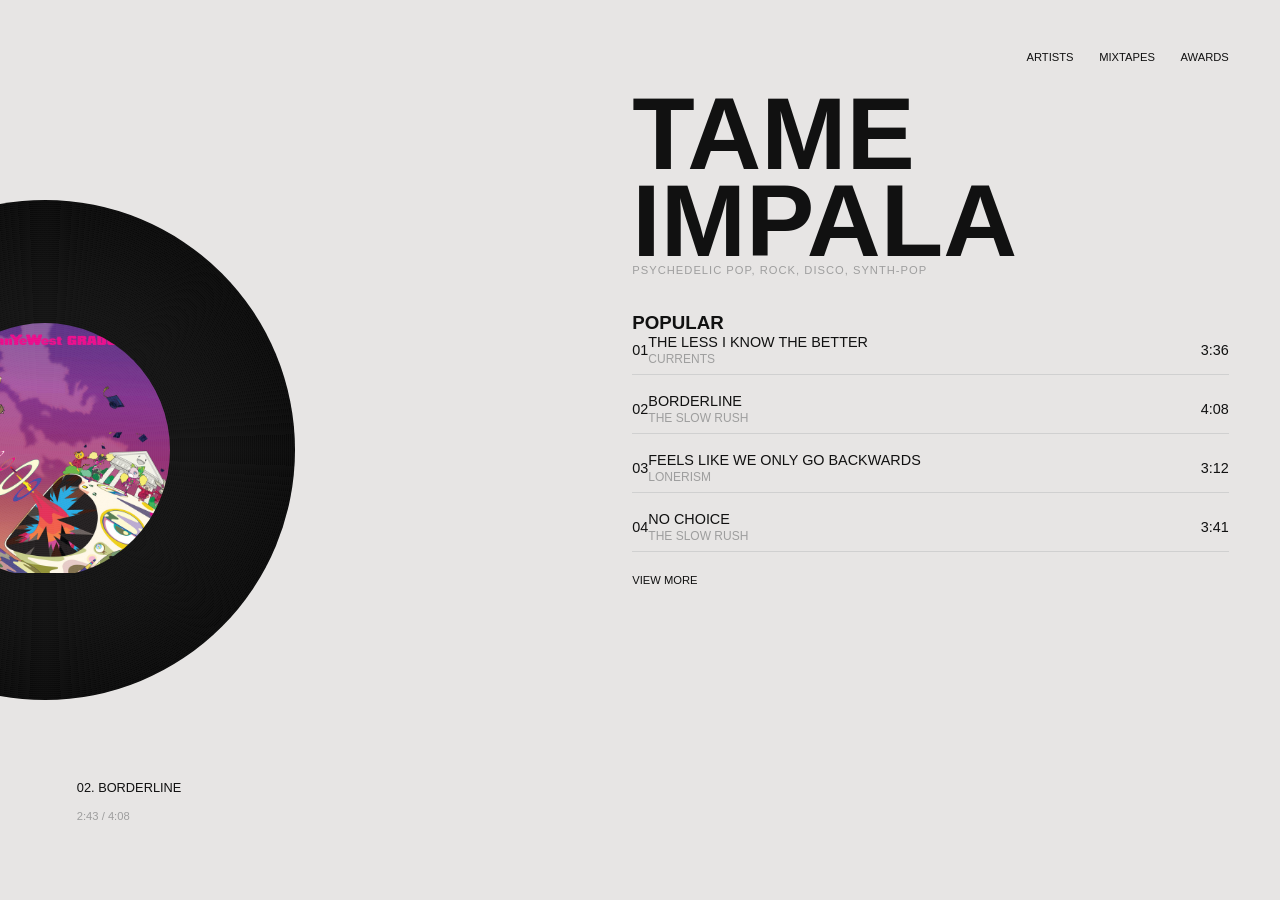
==== stream.html @ f251b57f "copied" ====
<!DOCTYPE html>
<html lang="en">

<head>
	<meta charset="UTF-8" />
	<meta name="viewport" content="width=device-width, initial-scale=1.0" />
	<title>Tame Impala UI</title>
	<link rel="stylesheet" href="styles.css" />
</head>

<body>

	<div class="container">

		<!-- LEFT: VINYL -->
		<div class="vinyl-section">
			<div class="vinyl">
				<div class="label">
					<!-- <div class="bars"></div> -->
					<img src="cover.jpg" alt="">
				</div>
			</div>
			<p class="track-name">02. BORDERLINE</p>
			<p class="time">2:43 / 4:08</p>
		</div>

		<!-- RIGHT: CONTENT -->
		<div class="content">
			<div class="nav">
				<span>ARTISTS</span>
				<span>MIXTAPES</span>
				<span>AWARDS</span>
			</div>

			<h1 class="title">TAME<br>IMPALA</h1>
			<p class="genres">PSYCHEDELIC POP, ROCK, DISCO, SYNTH-POP</p>

			<div class="popular">
				<h3>POPULAR</h3>

				<div class="track">
					<span>01</span>
					<div>
						<p>THE LESS I KNOW THE BETTER</p>
						<small>CURRENTS</small>
					</div>
					<span>3:36</span>
				</div>

				<div class="track">
					<span>02</span>
					<div>
						<p>BORDERLINE</p>
						<small>THE SLOW RUSH</small>
					</div>
					<span>4:08</span>
				</div>

				<div class="track">
					<span>03</span>
					<div>
						<p>FEELS LIKE WE ONLY GO BACKWARDS</p>
						<small>LONERISM</small>
					</div>
					<span>3:12</span>
				</div>

				<div class="track">
					<span>04</span>
					<div>
						<p>NO CHOICE</p>
						<small>THE SLOW RUSH</small>
					</div>
					<span>3:41</span>
				</div>

				<a href="#" class="view-more">VIEW MORE</a>
			</div>
		</div>

	</div>

</body>

</html>
---- styles.css ----
:root {
	--bg-main: #e7e5e4;
	--bg-dark: #0d0d0d;
	--bg-elevated: #f2f2f2;

	--text-primary: #111111;
	--text-inverse: #f5f5f5;
	--text-muted: #9e9e9e;

	--border: #d0d0d0;
	--divider: #2a2a2a;

	--accent: #c2c2c2;
}

* {
	margin: 0;
	padding: 0;
	box-sizing: border-box;
	font-family: Helvetica, Arial, sans-serif;
}

body {
	background: var(--bg-main);
	color: var(--text-primary);
	width: 100vw;
	height: 100vh;
	overflow: hidden;
}

/* LAYOUT */
.container {
	width: 100vw;
	height: 100vh;
	display: flex;
	padding: 4vw;
}

/* LEFT */
.vinyl-section {
	width: 45%;
	position: relative;
}

/* VINYL */
.vinyl {
	width: 40vw;
	height: 40vw;
	max-width: 500px;
	max-height: 500px;

	background: radial-gradient(circle at center, #111 40%, #000 100%);
	border-radius: 50%;

	position: absolute;
	left: -20vw;
	top: 50%;
	transform: translateY(-50%);
}

/* GROOVES */
.vinyl::after {
	content: "";
	position: absolute;
	inset: 0;
	border-radius: 50%;
	background: repeating-radial-gradient(circle,
			rgba(255, 255, 255, 0.03) 0px,
			rgba(255, 255, 255, 0.03) 1px,
			transparent 2px);
}

/* LABEL */
.label {
	border-radius: 50%;
	overflow: hidden;
	position: absolute;
	top: 50%;
	left: 50%;
	transform: translate(-50%, -50%);
}

.label img {
	width: 100%;
	height: 100%;
	object-fit: cover;
}

/* TEXT LEFT */
.track-name {
	position: absolute;
	bottom: 6vh;
	left: 2vw;
	font-size: 0.8rem;
}

.time {
	position: absolute;
	bottom: 3vh;
	left: 2vw;
	font-size: 0.7rem;
	color: var(--text-muted);
}

/* RIGHT */
.content {
	width: 55%;
	padding-left: 4vw;
	display: flex;
	flex-direction: column;
}

/* NAV */
.nav {
	display: flex;
	justify-content: flex-end;
	gap: 2vw;
	font-size: 0.7rem;
	margin-bottom: 3vh;
}

/* TITLE */
.title {
	font-size: clamp(60px, 8vw, 140px);
	line-height: 0.85;
	font-weight: 900;
}

/* GENRES */
.genres {
	font-size: 0.7rem;
	letter-spacing: 1px;
	margin-bottom: 4vh;
	color: var(--text-muted);
}

/* TRACK LIST */
.track {
	display: flex;
	align-items: center;
	margin-bottom: 2vh;
	font-size: 0.9rem;
	border-bottom: 1px solid var(--border);
	padding-bottom: 8px;
}

.track small {
	color: var(--text-muted);
}

.track span:last-child {
	margin-left: auto;
}

/* VIEW MORE */
.view-more {
	margin-top: 2vh;
	font-size: 0.7rem;
	text-decoration: none;
	color: var(--text-primary);
}
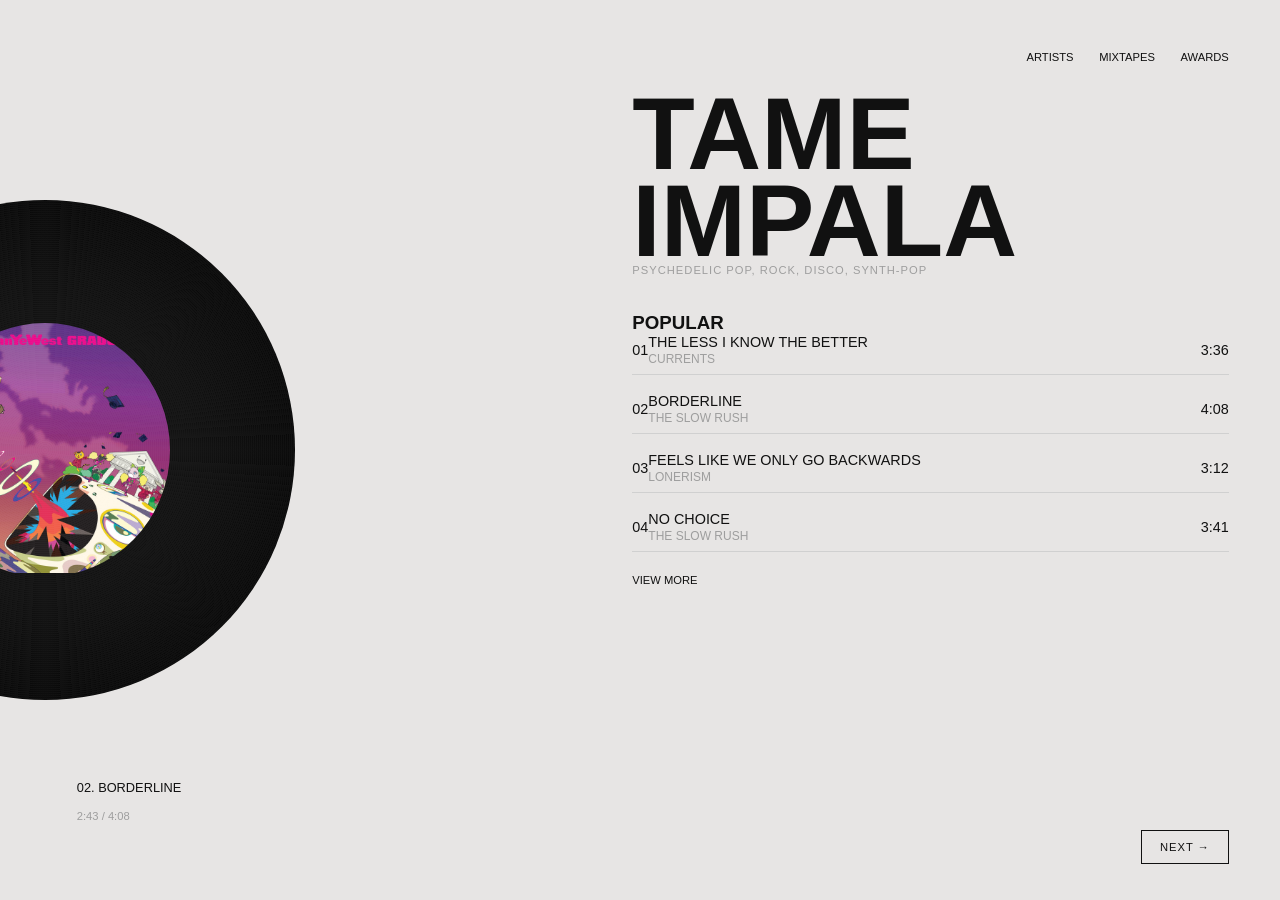
==== commit ef7c66b8: "js stuff" ====
--- a/stream.html
+++ b/stream.html
@@ -75,11 +75,60 @@
 				</div>
 
 				<a href="#" class="view-more">VIEW MORE</a>
+				<button class="next-btn" onclick="nextAlbum()">NEXT →</button>
 			</div>
 		</div>
 
 	</div>
 
+	<script>
+		const albums = [
+			{
+				title: ["TAME", "IMPALA"],
+				track: "BORDERLINE",
+				time: "4:08",
+				img: "cover.jpg"
+			},
+			{
+				title: ["KANYE", "WEST"],
+				track: "FLASHING LIGHTS",
+				time: "3:57",
+				img: "cover2.jpg"
+			},
+			{
+				title: ["CHAAR", "DIWARI"],
+				track: "PARVANA",
+				time: "2:45",
+				img: "cover3.jpg"
+			}
+		];
+
+		let current = 0;
+
+		function nextAlbum() {
+			current = (current + 1) % albums.length;
+			const album = albums[current];
+
+			document.querySelector(".title").innerHTML =
+				album.title.join("<br>");
+
+			document.querySelector(".track-name").textContent =
+				"01. " + album.track;
+
+			document.querySelector(".time").textContent =
+				"0:00 / " + album.time;
+
+			document.querySelector(".label img").src =
+				album.img;
+
+			const vinyl = document.querySelector(".vinyl");
+			vinyl.classList.add("spin");
+
+			setTimeout(() => {
+				vinyl.classList.remove("spin");
+			}, 500);
+		}
+	</script>
 </body>
 
 </html>
--- a/styles.css
+++ b/styles.css
@@ -159,3 +159,33 @@
 	text-decoration: none;
 	color: var(--text-primary);
 }
+
+.next-btn {
+	position: absolute;
+	bottom: 4vh;
+	right: 4vw;
+
+	padding: 10px 18px;
+	font-size: 0.7rem;
+	letter-spacing: 1px;
+
+	border: 1px solid var(--text-primary);
+	background: transparent;
+	color: var(--text-primary);
+
+	cursor: pointer;
+	transition: 0.2s;
+}
+
+.next-btn:hover {
+	background: var(--text-primary);
+	color: var(--bg-main);
+}
+
+.vinyl {
+	transition: transform 0.5s ease;
+}
+
+.vinyl.spin {
+	transform: translateY(-50%) rotate(180deg);
+}
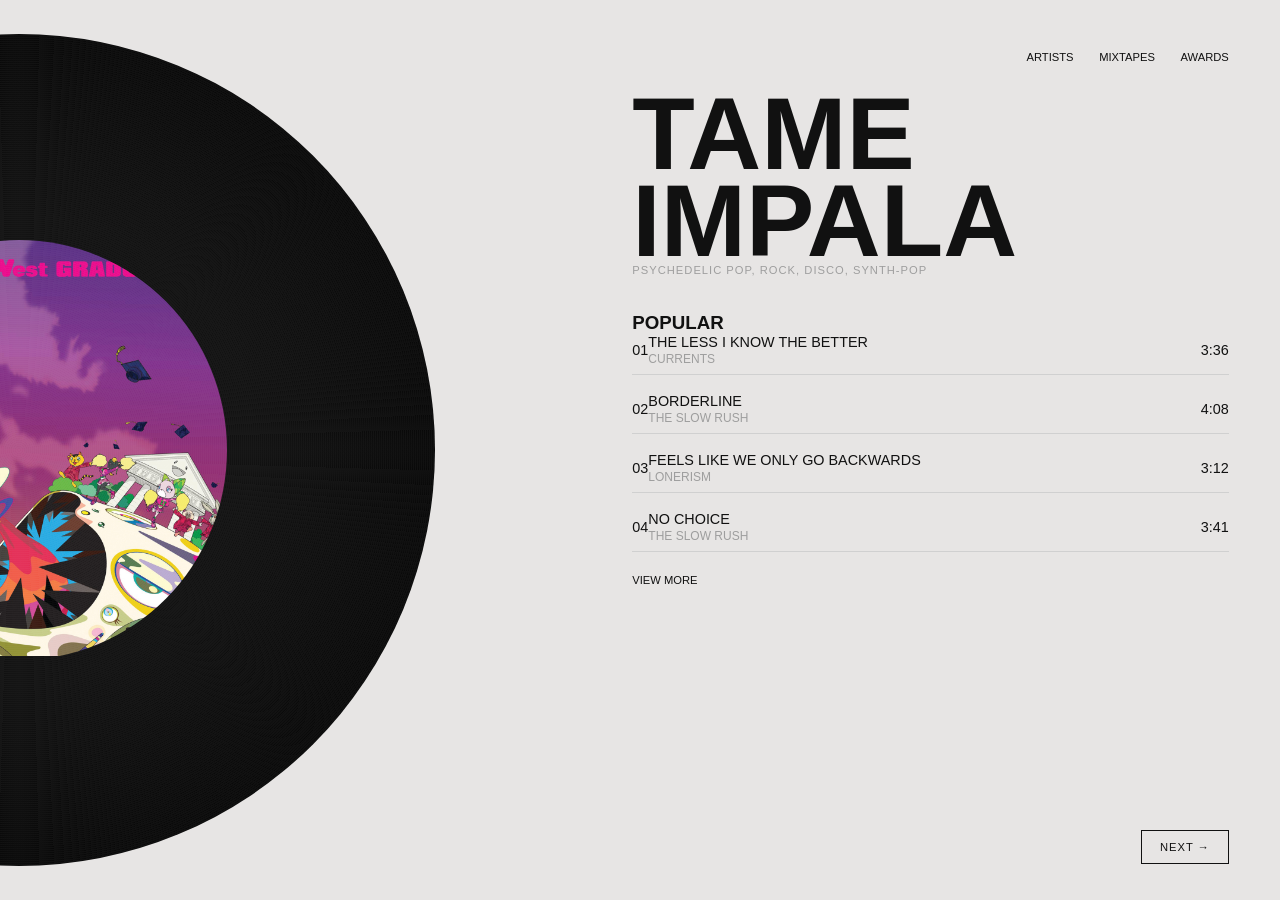
==== commit efdaa17a: "visual/vinyl tweaks" ====
--- a/stream.html
+++ b/stream.html
@@ -20,8 +20,6 @@
 					<img src="cover.jpg" alt="">
 				</div>
 			</div>
-			<p class="track-name">02. BORDERLINE</p>
-			<p class="time">2:43 / 4:08</p>
 		</div>
 
 		<!-- RIGHT: CONTENT -->
--- a/styles.css
+++ b/styles.css
@@ -44,16 +44,16 @@
 
 /* VINYL */
 .vinyl {
-	width: 40vw;
-	height: 40vw;
-	max-width: 500px;
-	max-height: 500px;
+	width: 65vw;
+	height: 65vw;
+	/* max-width: 500px; */
+	/* max-height: 500px; */
 
 	background: radial-gradient(circle at center, #111 40%, #000 100%);
 	border-radius: 50%;
 
 	position: absolute;
-	left: -20vw;
+	left: -35vw;
 	top: 50%;
 	transform: translateY(-50%);
 }
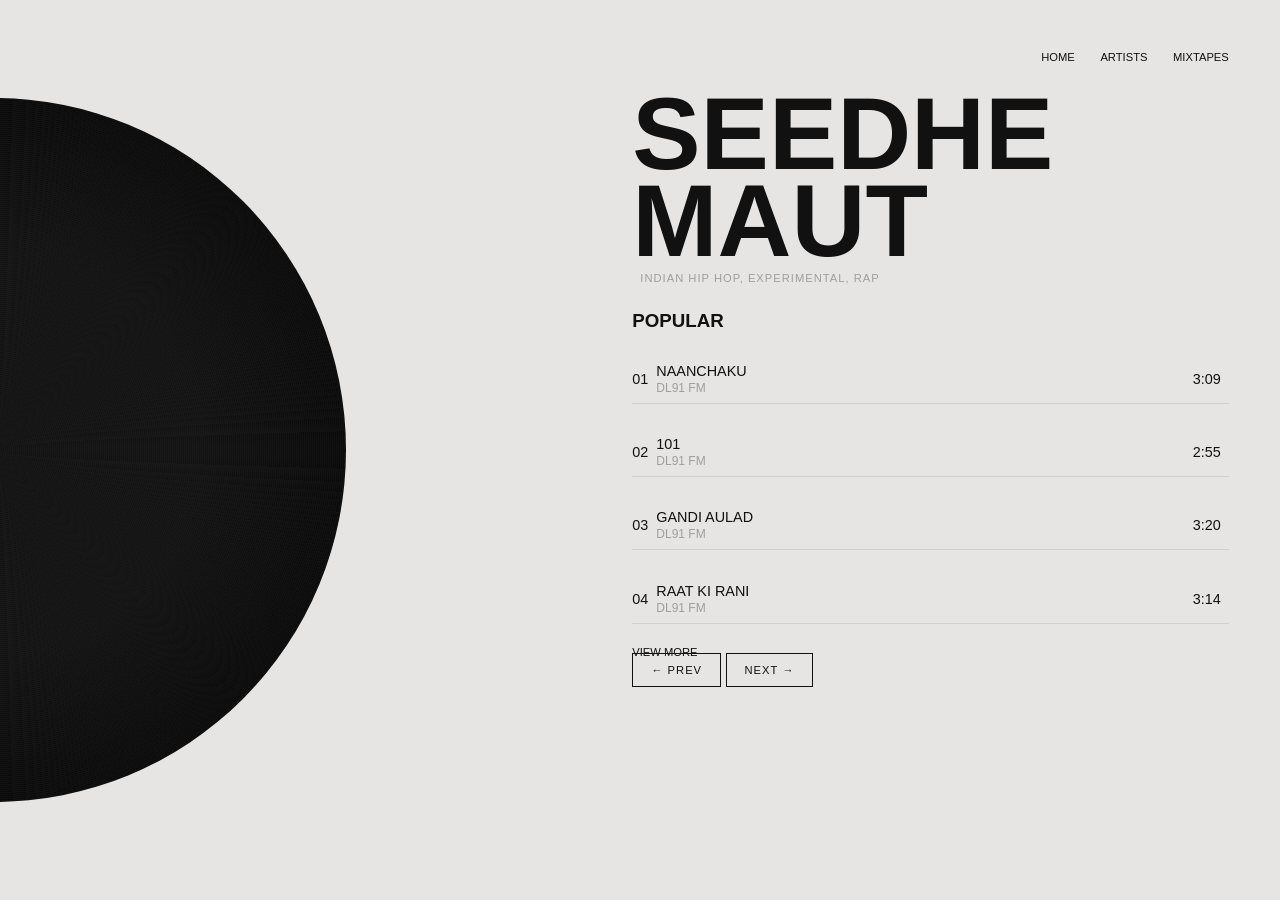
==== commit 827fb96d: "ui tweaks" ====
--- a/stream.html
+++ b/stream.html
@@ -4,7 +4,7 @@
 <head>
 	<meta charset="UTF-8" />
 	<meta name="viewport" content="width=device-width, initial-scale=1.0" />
-	<title>Tame Impala UI</title>
+	<title>Seedhe Maut </title>
 	<link rel="stylesheet" href="styles.css" />
 </head>
 
@@ -16,8 +16,7 @@
 		<div class="vinyl-section">
 			<div class="vinyl">
 				<div class="label">
-					<!-- <div class="bars"></div> -->
-					<img src="cover.jpg" alt="">
+					<img src="cover3.jpg" alt="DL91 FM Album">
 				</div>
 			</div>
 		</div>
@@ -25,13 +24,13 @@
 		<!-- RIGHT: CONTENT -->
 		<div class="content">
 			<div class="nav">
+				<a href="index.html">HOME</a>
 				<span>ARTISTS</span>
 				<span>MIXTAPES</span>
-				<span>AWARDS</span>
 			</div>
 
-			<h1 class="title">TAME<br>IMPALA</h1>
-			<p class="genres">PSYCHEDELIC POP, ROCK, DISCO, SYNTH-POP</p>
+			<h1 class="title">SEEDHE<br>MAUT</h1>
+			<p class="genres">INDIAN HIP HOP, EXPERIMENTAL, RAP</p>
 
 			<div class="popular">
 				<h3>POPULAR</h3>
@@ -39,94 +38,52 @@
 				<div class="track">
 					<span>01</span>
 					<div>
-						<p>THE LESS I KNOW THE BETTER</p>
-						<small>CURRENTS</small>
+						<p>NAANCHAKU</p>
+						<small>DL91 FM</small>
 					</div>
-					<span>3:36</span>
+					<span>3:09</span>
 				</div>
 
 				<div class="track">
 					<span>02</span>
 					<div>
-						<p>BORDERLINE</p>
-						<small>THE SLOW RUSH</small>
+						<p>101</p>
+						<small>DL91 FM</small>
 					</div>
-					<span>4:08</span>
+					<span>2:55</span>
 				</div>
 
 				<div class="track">
 					<span>03</span>
 					<div>
-						<p>FEELS LIKE WE ONLY GO BACKWARDS</p>
-						<small>LONERISM</small>
+						<p>GANDI AULAD</p>
+						<small>DL91 FM</small>
 					</div>
-					<span>3:12</span>
+					<span>3:20</span>
 				</div>
 
 				<div class="track">
 					<span>04</span>
 					<div>
-						<p>NO CHOICE</p>
-						<small>THE SLOW RUSH</small>
+						<p>RAAT KI RANI</p>
+						<small>DL91 FM</small>
 					</div>
-					<span>3:41</span>
+					<span>3:14</span>
 				</div>
 
 				<a href="#" class="view-more">VIEW MORE</a>
-				<button class="next-btn" onclick="nextAlbum()">NEXT →</button>
+
+				<!-- NAV BUTTONS -->
+				<div class="nav-buttons">
+					<a href="streamc.html" class="nav-btnp">← PREV</a>
+					<a href="streamk.html" class="nav-btn">NEXT →</a>
+				</div>
+
 			</div>
 		</div>
 
 	</div>
 
-	<script>
-		const albums = [
-			{
-				title: ["TAME", "IMPALA"],
-				track: "BORDERLINE",
-				time: "4:08",
-				img: "cover.jpg"
-			},
-			{
-				title: ["KANYE", "WEST"],
-				track: "FLASHING LIGHTS",
-				time: "3:57",
-				img: "cover2.jpg"
-			},
-			{
-				title: ["CHAAR", "DIWARI"],
-				track: "PARVANA",
-				time: "2:45",
-				img: "cover3.jpg"
-			}
-		];
-
-		let current = 0;
-
-		function nextAlbum() {
-			current = (current + 1) % albums.length;
-			const album = albums[current];
-
-			document.querySelector(".title").innerHTML =
-				album.title.join("<br>");
-
-			document.querySelector(".track-name").textContent =
-				"01. " + album.track;
-
-			document.querySelector(".time").textContent =
-				"0:00 / " + album.time;
-
-			document.querySelector(".label img").src =
-				album.img;
-
-			const vinyl = document.querySelector(".vinyl");
-			vinyl.classList.add("spin");
-
-			setTimeout(() => {
-				vinyl.classList.remove("spin");
-			}, 500);
-		}
-	</script>
 </body>
 
 </html>
--- a/styles.css
+++ b/styles.css
@@ -11,6 +11,14 @@
 	--divider: #2a2a2a;
 
 	--accent: #c2c2c2;
+}
+
+a,
+a:visited,
+a:hover,
+a:active {
+	text-decoration: none;
+	color: var(--text-primary);
 }
 
 * {
@@ -44,8 +52,8 @@
 
 /* VINYL */
 .vinyl {
-	width: 65vw;
-	height: 65vw;
+	width: 55vw;
+	height: 55vw;
 	/* max-width: 500px; */
 	/* max-height: 500px; */
 
@@ -53,7 +61,7 @@
 	border-radius: 50%;
 
 	position: absolute;
-	left: -35vw;
+	left: -32vw;
 	top: 50%;
 	transform: translateY(-50%);
 }
@@ -94,6 +102,14 @@
 	font-size: 0.8rem;
 }
 
+.popular h3 {
+	margin-bottom: 1rem;
+}
+
+.track {
+	padding: 0.9rem 0;
+}
+
 .time {
 	position: absolute;
 	bottom: 3vh;
@@ -130,7 +146,8 @@
 .genres {
 	font-size: 0.7rem;
 	letter-spacing: 1px;
-	margin-bottom: 4vh;
+	margin-bottom: 2vh;
+	padding: 0.5rem;
 	color: var(--text-muted);
 }
 
@@ -152,18 +169,19 @@
 	margin-left: auto;
 }
 
+.track span {
+	margin-right: 0.5rem;
+}
+
 /* VIEW MORE */
 .view-more {
-	margin-top: 2vh;
+	margin-top: 3vh;
 	font-size: 0.7rem;
 	text-decoration: none;
 	color: var(--text-primary);
 }
 
 .next-btn {
-	position: absolute;
-	bottom: 4vh;
-	right: 4vw;
 
 	padding: 10px 18px;
 	font-size: 0.7rem;
@@ -189,3 +207,41 @@
 .vinyl.spin {
 	transform: translateY(-50%) rotate(180deg);
 }
+
+.nav-btn {
+	padding: 10px 18px;
+	font-size: 0.7rem;
+	letter-spacing: 1px;
+	border: 1px solid var(--text-primary);
+	background: transparent;
+	color: var(--text-primary);
+	text-decoration: none;
+	margin-top: 2vh;
+
+	transition: all 0.2s ease;
+}
+
+/* HOVER → FILLED */
+.nav-btn:hover {
+	background: var(--text-primary);
+	color: var(--bg-main);
+}
+
+.nav-btnp {
+	padding: 10px 18px;
+	font-size: 0.7rem;
+	letter-spacing: 1px;
+	border: 1px solid var(--text-primary);
+
+	background: transparent;
+	color: var(--text-primary);
+	text-decoration: none;
+
+	transition: all 0.2s ease;
+}
+
+/* HOVER → FILLED */
+.nav-btnp:hover {
+	background: var(--text-primary);
+	color: var(--bg-main);
+}
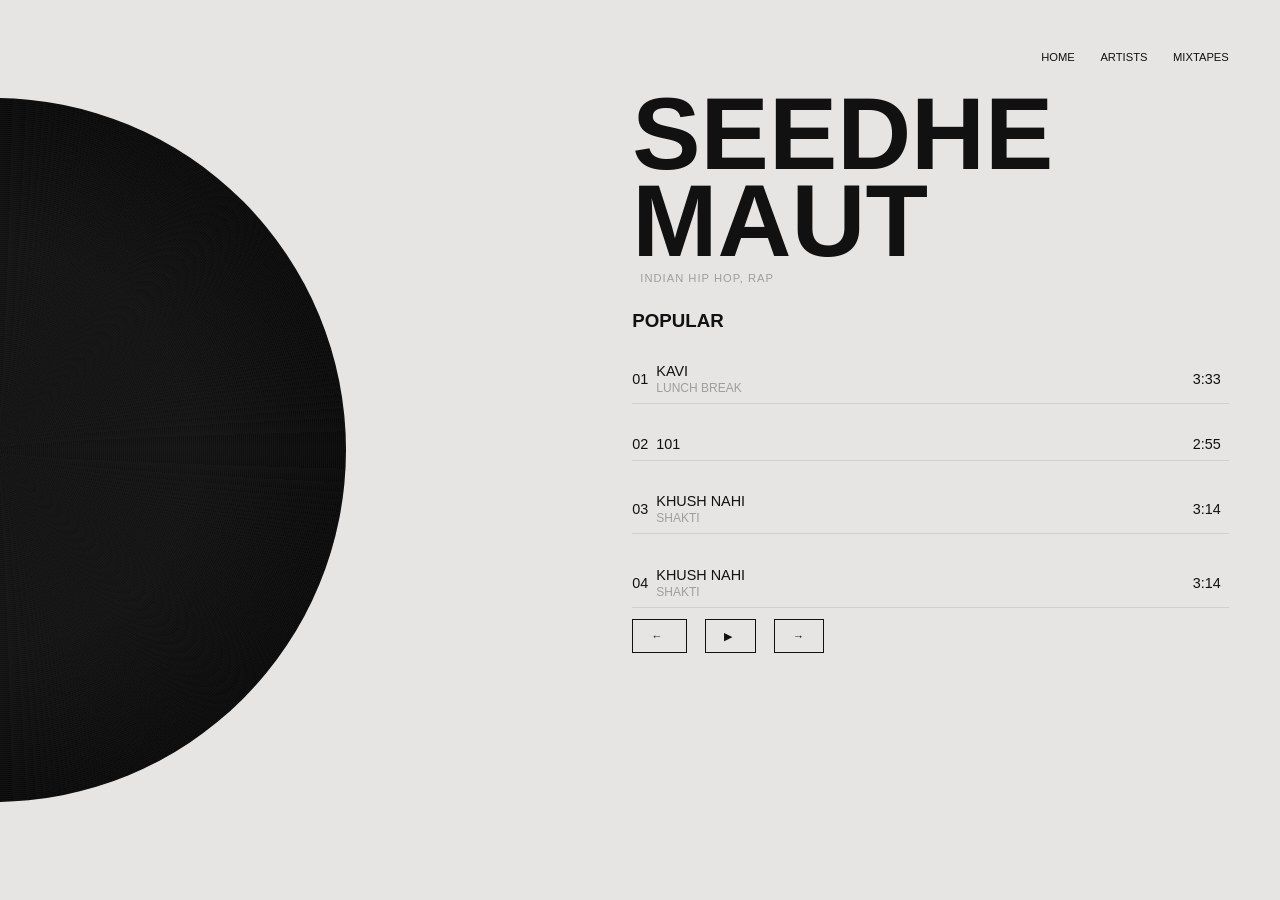
==== commit 318d2653: "final fr" ====
--- a/stream.html
+++ b/stream.html
@@ -30,7 +30,7 @@
 			</div>
 
 			<h1 class="title">SEEDHE<br>MAUT</h1>
-			<p class="genres">INDIAN HIP HOP, EXPERIMENTAL, RAP</p>
+			<p class="genres">INDIAN HIP HOP, RAP</p>
 
 			<div class="popular">
 				<h3>POPULAR</h3>
@@ -38,17 +38,17 @@
 				<div class="track">
 					<span>01</span>
 					<div>
-						<p>NAANCHAKU</p>
-						<small>DL91 FM</small>
+						<p>KAVI</p>
+						<small>LUNCH BREAK</small>
 					</div>
-					<span>3:09</span>
+					<span>3:33</span>
 				</div>
 
 				<div class="track">
 					<span>02</span>
 					<div>
 						<p>101</p>
-						<small>DL91 FM</small>
+						<small></small>
 					</div>
 					<span>2:55</span>
 				</div>
@@ -56,28 +56,29 @@
 				<div class="track">
 					<span>03</span>
 					<div>
-						<p>GANDI AULAD</p>
-						<small>DL91 FM</small>
+						<p>KHUSH NAHI </p>
+						<small>SHAKTI</small>
 					</div>
-					<span>3:20</span>
+					<span>3:14</span>
 				</div>
 
 				<div class="track">
 					<span>04</span>
 					<div>
-						<p>RAAT KI RANI</p>
-						<small>DL91 FM</small>
+						<p>KHUSH NAHI</p>
+						<small>SHAKTI</small>
 					</div>
 					<span>3:14</span>
+
 				</div>
 
-				<a href="#" class="view-more">VIEW MORE</a>
+				<div class="nav-buttons">
+					<a href="streamc.html" class="nav-btnp"> ← </a>
 
-				<!-- NAV BUTTONS -->
-				<div class="nav-buttons">
-					<a href="streamc.html" class="nav-btnp">← PREV</a>
-					<a href="streamk.html" class="nav-btn">NEXT →</a>
+					<span class="nav-btnc"> ▶ </span>
+					<a href="streamk.html" class="nav-btn"> → </a>
 				</div>
+
 
 			</div>
 		</div>
--- a/styles.css
+++ b/styles.css
@@ -64,6 +64,18 @@
 	left: -32vw;
 	top: 50%;
 	transform: translateY(-50%);
+
+	animation: spin 120s linear infinite;
+}
+
+@keyframes spin {
+	from {
+		transform: translateY(-50%) rotate(0deg);
+	}
+
+	to {
+		transform: translateY(-50%) rotate(360deg);
+	}
 }
 
 /* GROOVES */
@@ -245,3 +257,23 @@
 	background: var(--text-primary);
 	color: var(--bg-main);
 }
+
+.nav-btnc {
+	padding: 10px 18px;
+	margin: 2vh;
+	font-size: 0.7rem;
+	letter-spacing: 1px;
+	border: 1px solid var(--text-primary);
+
+	background: transparent;
+	color: var(--text-primary);
+	text-decoration: none;
+
+	transition: all 0.2s ease;
+}
+
+/* HOVER → FILLED */
+.nav-btnc:hover {
+	background: var(--text-primary);
+	color: var(--bg-main);
+}
